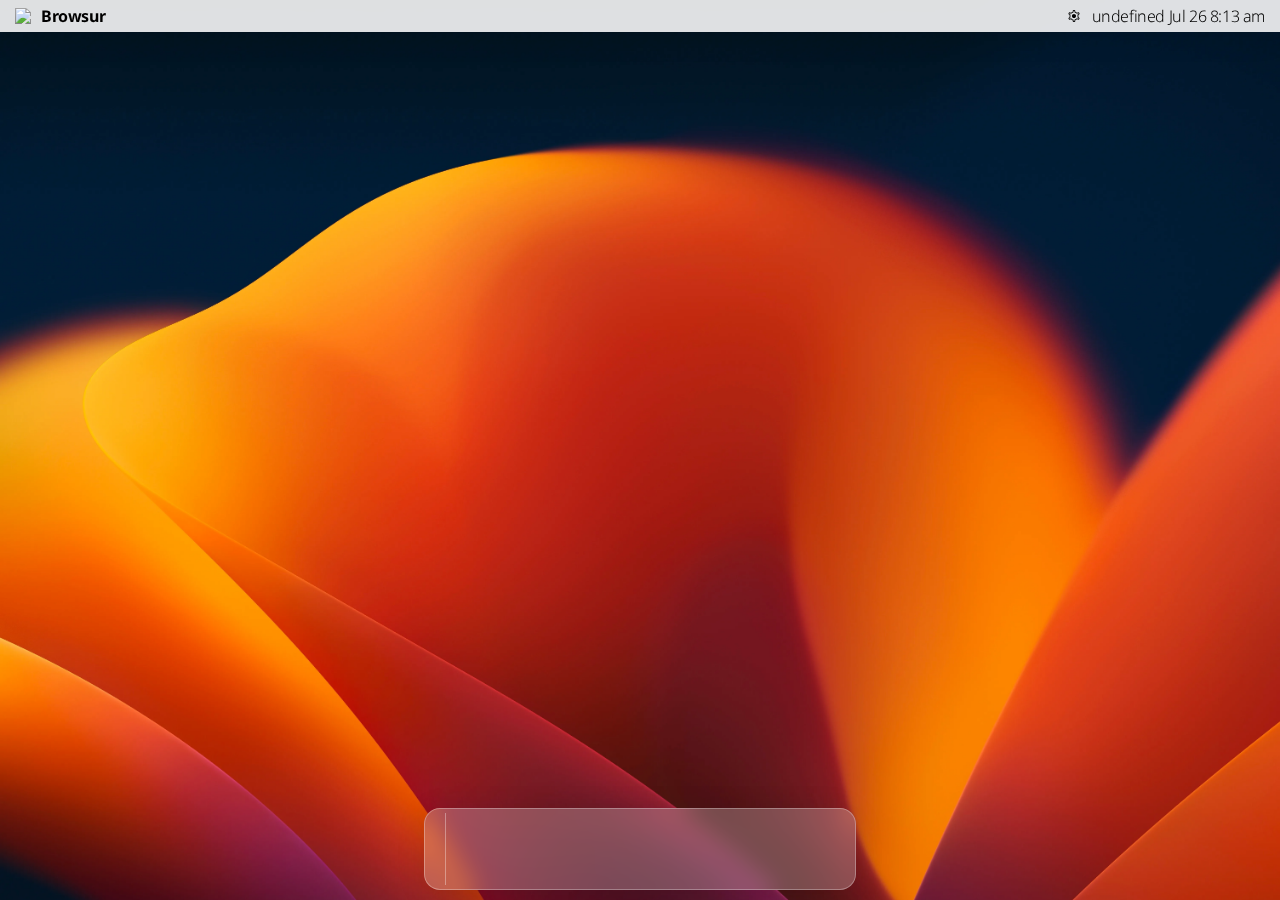
==== index.html @ b830a1fd "File add" ====
<!DOCTYPE html>
<html lang="en">
<head>
    <meta charset="UTF-8">
    <meta http-equiv="X-UA-Compatible" content="IE=edge">
    <meta name="viewport" content="width=device-width, initial-scale=1.0">
    <script src="https://ajax.googleapis.com/ajax/libs/jquery/3.6.1/jquery.min.js"></script>
    <script src="api/api.js"></script>

    <link rel="stylesheet" href="https://fonts.googleapis.com/css2?family=Material+Symbols+Rounded:opsz,wght,FILL,GRAD@48,400,1,0" />
    <link rel="stylesheet" href="main.css">
    <link rel="stylesheet" href="universal.css">

    <title>Brow-Sur</title>
</head>
<body>
    <header>
        <div class="left">
            <img id="server-logo" src="/favicon.ico">
            <p id="app-name">Browsur</p>
        </div>
        <div class="right">
            <span class="symbol" onclick="settings()">settings</span>
            <p id="time">Mon Dec 12 5:13</p>
        </div>
    </header>

    <div class="content-area"></div>

    <div class="desktop file-grid">

    </div>

    <div class="dock">
        <div class="bookmark"></div>
        <hr>
        <div class="temporary"></div>
    </div>

    <script src="api/ui.js"></script>
    <script src="api/app.js"></script>
    <script src="api/fs.js"></script>
    <script src="api/dock.js"></script>
    <script src="api/window.js"></script>
    
</body>
</html>
---- main.css ----
@import url('https://fonts.googleapis.com/css2?family=Noto+Sans:ital,wght@0,100;0,200;0,300;0,400;0,500;0,600;0,700;0,800;0,900;1,100;1,200;1,300;1,400;1,500;1,600;1,700;1,800;1,900&display=swap');

:root {
    --menuHeight: 24pt;
    --dockHeight: 80px
}

body {
    font-family: 'Noto Sans', sans-serif;
    letter-spacing: -0.3pt;

    font-weight: 300;
    margin: 0;
    overflow: hidden;

    background-image: url("./wallpaper.webp");
    background-size: cover;
    background-repeat: no-repeat;

    width: 100%;
    height: 100vh;
}

/* Header */
body > header {
    position: absolute;
    width: 100%;
    height: var(--menuHeight);

    display: flex;
    padding: 5px;
    box-sizing: border-box;

    /* From https://css.glass */
    background: rgba(255, 255, 255, 0.87);
    box-shadow: 0 4px 30px rgba(0, 0, 0, 0.1);
    backdrop-filter: blur(9.5px);
    -webkit-backdrop-filter: blur(9.5px);

    z-index: 9999;
}

body > header #app-name {
    font-weight: bold;
}

body > header .left {
    margin-left: 10px;
    margin-right: auto;
}

body > header > div {
    display: flex;
    align-items: center;
}

body > header > div * {
    max-height: 100%;
    margin-top: 0;
    margin-bottom: 0;
    margin-right: 10px;

    font-weight: 300;
}

body > header .symbol {
    cursor: pointer;
}

body > header #server-name {
    font-weight: 500;
}


/* Desktop */
body > .desktop {
    position: absolute;
    bottom: var(--dockHeight);

    width: 100%;
    height: calc(100% - var(--menuHeight) - var(--dockHeight));
}

.file-grid {
    display: flex;
    flex-direction: column;
    flex-wrap: wrap;
    align-items: flex-start;
    align-content: flex-start;
}

.file-grid .icon {
    cursor: pointer;
    margin: 23px;
    margin-right: 20px;

    overflow-y: visible;
    width: 64px;
    height: 64px;

    white-space: pre-wrap;
    display: flex;
    flex-direction: column;

    color: white;
}

.file-grid .icon .symbol {
    font-size: 4em;
    width: 100%
}

.file-grid .icon p {
    margin-top: -16px;
    overflow-wrap: break-word;
    text-overflow: ellipsis;
    display: -webkit-box;
    -webkit-line-clamp: 2; /* number of lines to show */
            line-clamp: 2; 
    -webkit-box-orient: vertical;
}

.file-grid .icon * {
    margin: 0;
    width: 100%;
    text-align: center;
}

body > .dock {
    transition: width 1s;
    position: absolute;
    bottom: 10px;
    min-width: 400px;
    height: var(--dockHeight);

    left: 50%;
    transform: translate(-50%);

    /* From https://css.glass */
    background: rgba(255, 255, 255, 0.24);
    border-radius: 16px;
    box-shadow: 0 4px 30px rgba(0, 0, 0, 0.1);
    backdrop-filter: blur(12.4px);
    -webkit-backdrop-filter: blur(12.4px);
    border: 1px solid rgba(255, 255, 255, 0.3);

    display: flex;
    padding-left: 15px;
    padding-right: 15px;

    overflow: auto;
    overflow-y: hidden;
    max-width: 90%;
}

body > .dock::-webkit-scrollbar {
    height: 5px;
    width: 90%;
}
  
body > .dock::-webkit-scrollbar-track {
    width: 90%;
    display: none;
    overflow: hidden;
}
  
body > .dock::-webkit-scrollbar-thumb {
    background-color: rgb(233, 233, 233);
    border-radius: 0.5rem
}

body > .dock hr {
    margin: 0;
    margin-right: 5px;
    margin-left: 5px;
    border: none;
    width: 1px;
    background: #ffffff59;
    height: 90%;
    margin-bottom: auto;
    margin-top: auto;
}

body > .dock > div {
    display: flex;
    align-items: center;
}

body > .dock .icon {
    position: relative;
    transition: all 600ms;
    aspect-ratio: 1/1;
    height: 80%;

    margin-left: 5px;
    margin-right: 5px;

    background-color: rgb(255, 255, 255);
    border-radius: 1rem;

    
    transform: matrix(1, 0, 0, 1, 0, 80);
    
    background-repeat: no-repeat;
    background-position: center;
}

body > .dock .icon::after {
    position: absolute;
    content: '•';
    width: 100%;
    top: 100%;
    text-align: center;
    font-size: 1.5em;
    color: #1f1f1f;

    transition: all 0.3s;
}

body > .dock .icon.open::after {
    top: 80%;
}
---- universal.css ----
.symbol {
    font-family: 'Material Symbols Rounded';

    -webkit-touch-callout: none; /* iOS Safari */
    -webkit-user-select: none; /* Safari */
     -khtml-user-select: none; /* Konqueror HTML */
       -moz-user-select: none; /* Old versions of Firefox */
        -ms-user-select: none; /* Internet Explorer/Edge */
            user-select: none; /* Non-prefixed version, currently
                                  supported by Chrome, Edge, Opera and Firefox */
}

*::-webkit-scrollbar {
    width: 6px;
}
  
*::-webkit-scrollbar-track {
    background: white;
    border-top-right-radius: 0.5rem;
    border-bottom-right-radius: 0.5rem;
}
  
*::-webkit-scrollbar-thumb {
    background-color: rgb(233, 233, 233);
    border-radius: 0.5rem
}

body > .content-area > .window {
    position: absolute;
    width: 90%;
    height: 90%;

    max-width: 95%;
    max-height: 95%;

    top: 50%;
    left: 50%;
    transform: translate(-50%, -50%);

    border-radius: 0.5rem;
    /* From https://css.glass */
    background: rgba(255, 255, 255, 0.7);
    box-shadow: 0 4px 30px rgba(0, 0, 0, 0.1);
    backdrop-filter: blur(12.7px);
    -webkit-backdrop-filter: blur(12.7px);
    
    z-index: 100;
    overflow: hidden;

    box-shadow: #0000004d 5px 5px 18px 0px;
    transition-property: width, min-height, max-height;
    transition-duration: 0.2s;
    transition-timing-function: cubic-bezier(.45,0,.39,.77);
}

body > .content-area > .window.minimized {
    transition: all 0.6s !important;
    top: 200% !important;
}

body > .content-area > .window > header {
    position: sticky;
    top: 0;
    width: 100%;
    height: 20pt;

    background-color: white;
}

body > .content-area > .window > header .traffic {
    position: absolute;
    display: flex;
    left: 7px;
    top: 50%;
    transform: translate(0,-50%);
}

body > .content-area > .window > header .traffic button {
    border-radius: 50rem;
    border: none;
    aspect-ratio: 1/1;
    height: 10pt;

    font-size: 0pt;
    font-weight: 800;

    cursor: pointer;
    margin-right: 8px;

    font-family: 'Material Symbols Rounded';
    align-items: center;
    justify-content: center;
    display: flex;
}

body > .content-area > .window > header .traffic button:hover {
    font-size: 10pt;
}

body > .content-area > .window > header .traffic .close {background-color: red;}
body > .content-area > .window > header .traffic .minimize {background-color: orange;}
body > .content-area > .window > header .traffic .fullscreen {background-color: lime;}

body > .content-area > .window.fullscreen > header .traffic .fullscreen {font-size: 0pt;}
body > .content-area > .window.fullscreen > header .traffic .fullscreen:hover:after {
    content: 'close_fullscreen';
    padding: 10px;
    font-size: 10pt;
} 

body > .content-area > .window > header .title {
    position: absolute;
    text-align: center;
    left: 50%;
    top: 50%;
    transform: translate(-50%, -50%);
    font-weight: 500;
}

body > .content-area > .window > .content {
    width: 100%;
    height: calc(100% - 17pt);
    overflow-y: auto;
}

body > .content-area > .window.fullscreen {
    left: 50% !important;
    top: calc(50% + 26pt) !important;

    max-height: 100% !important;
    min-height: 100% !important;
    width: 100% !important;

    max-width: unset !important;
    border-radius: 0;

    backdrop-filter: blur(40px);
    -webkit-backdrop-filter: blur(40px);
}

body > .content-area {
    position: relative;
    width: 100%;
    height: calc(100% - 27pt);
}
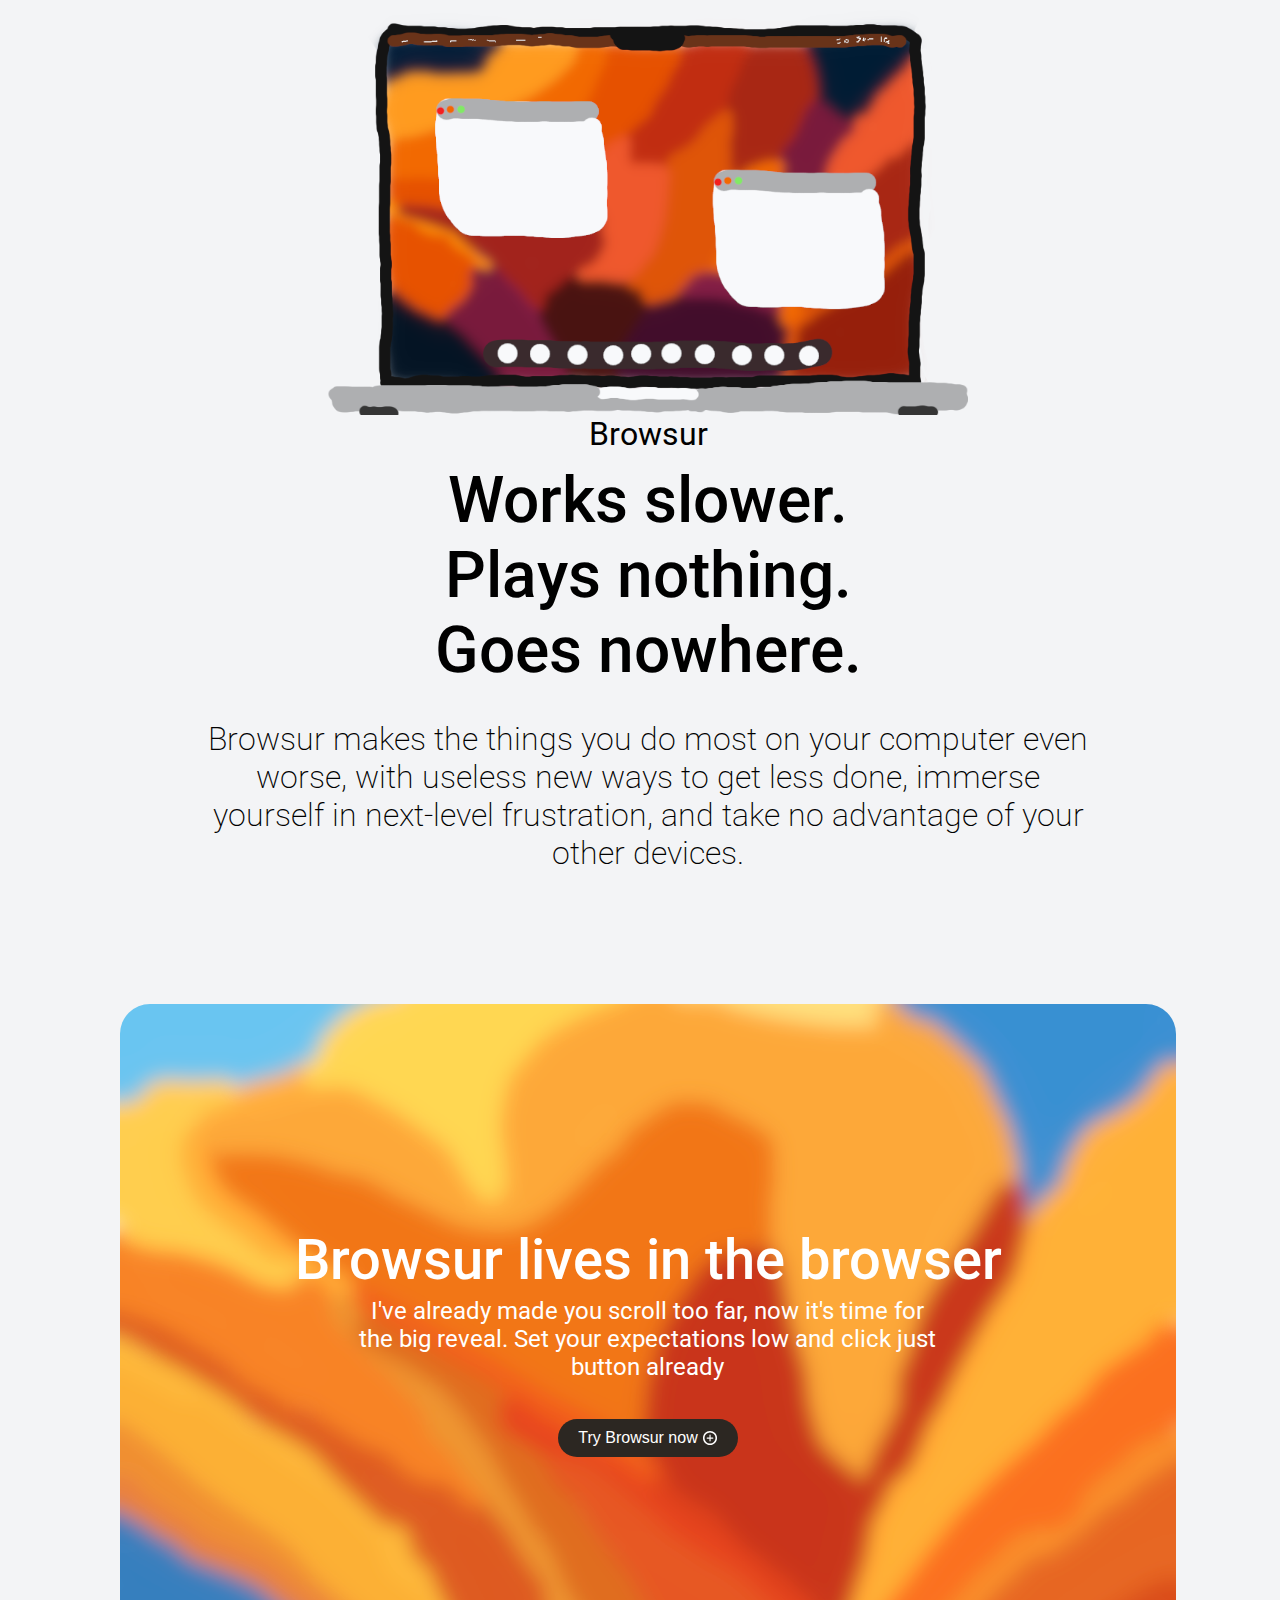
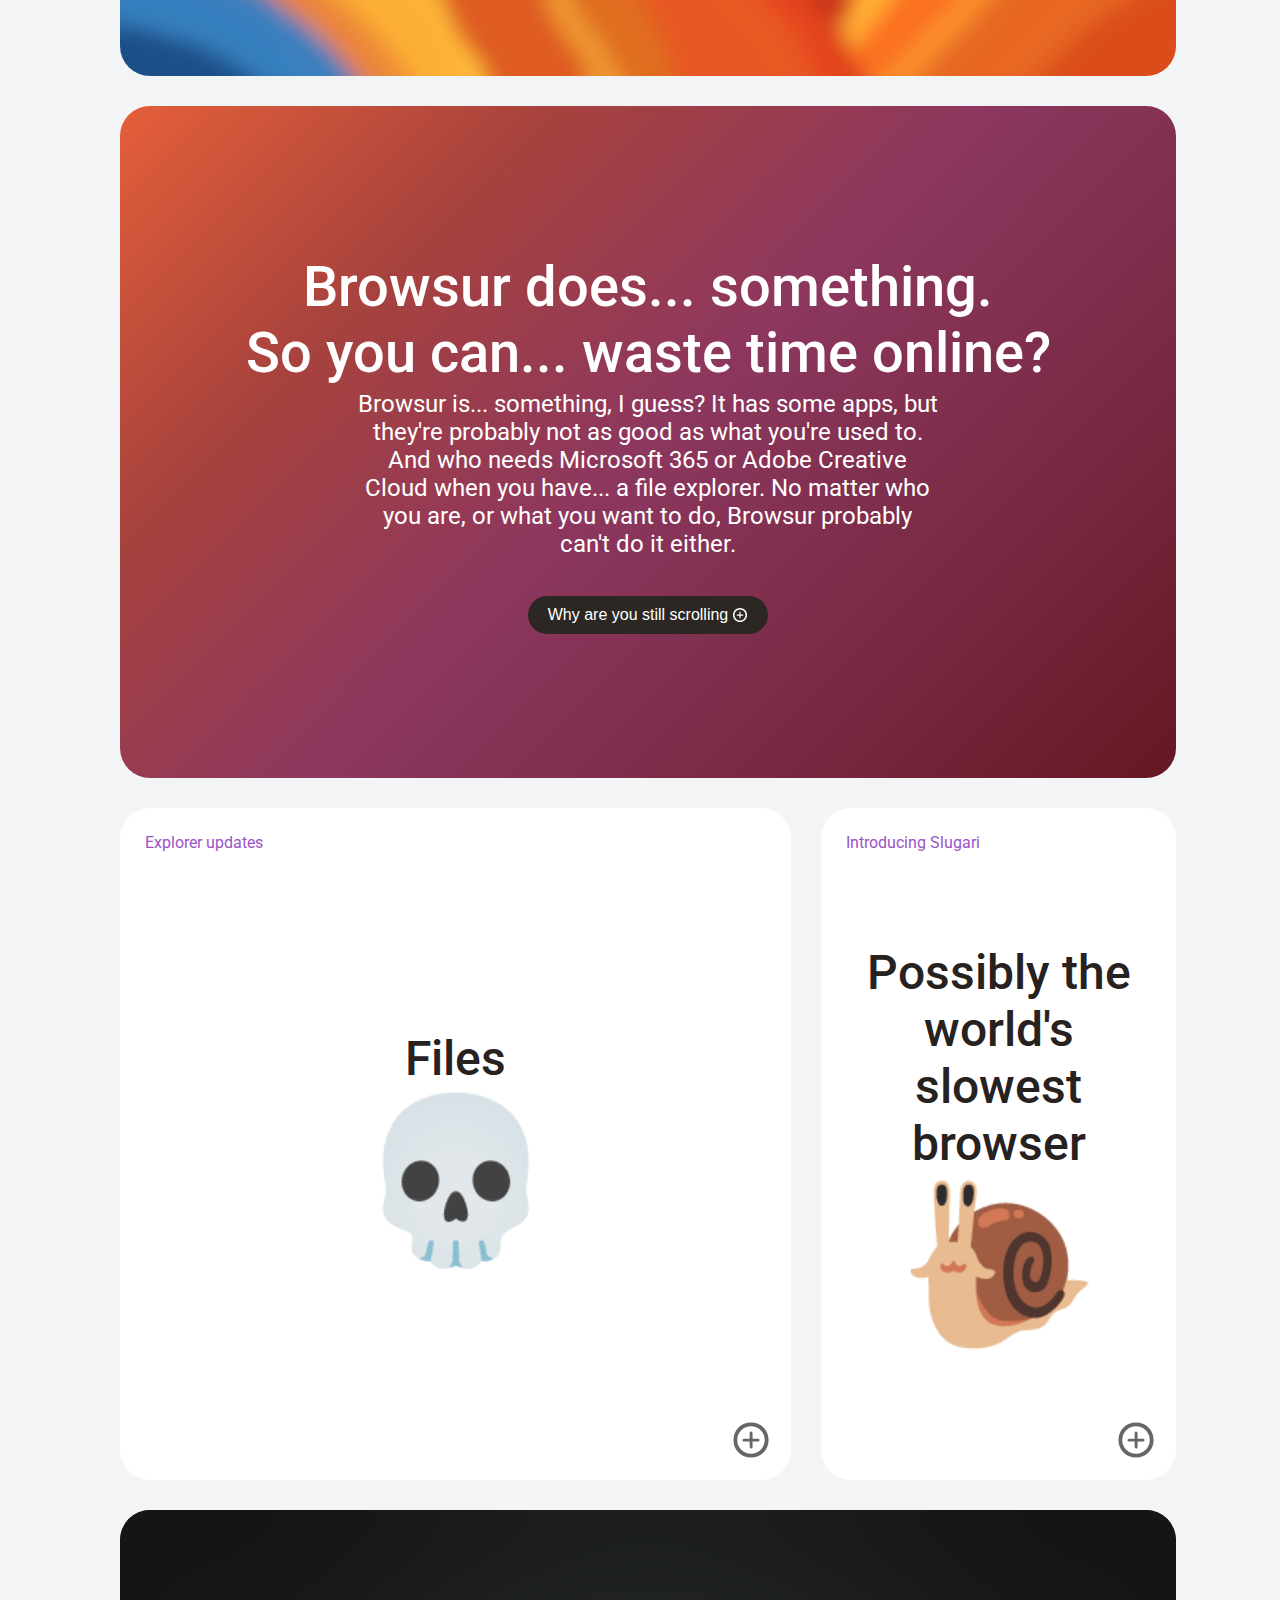
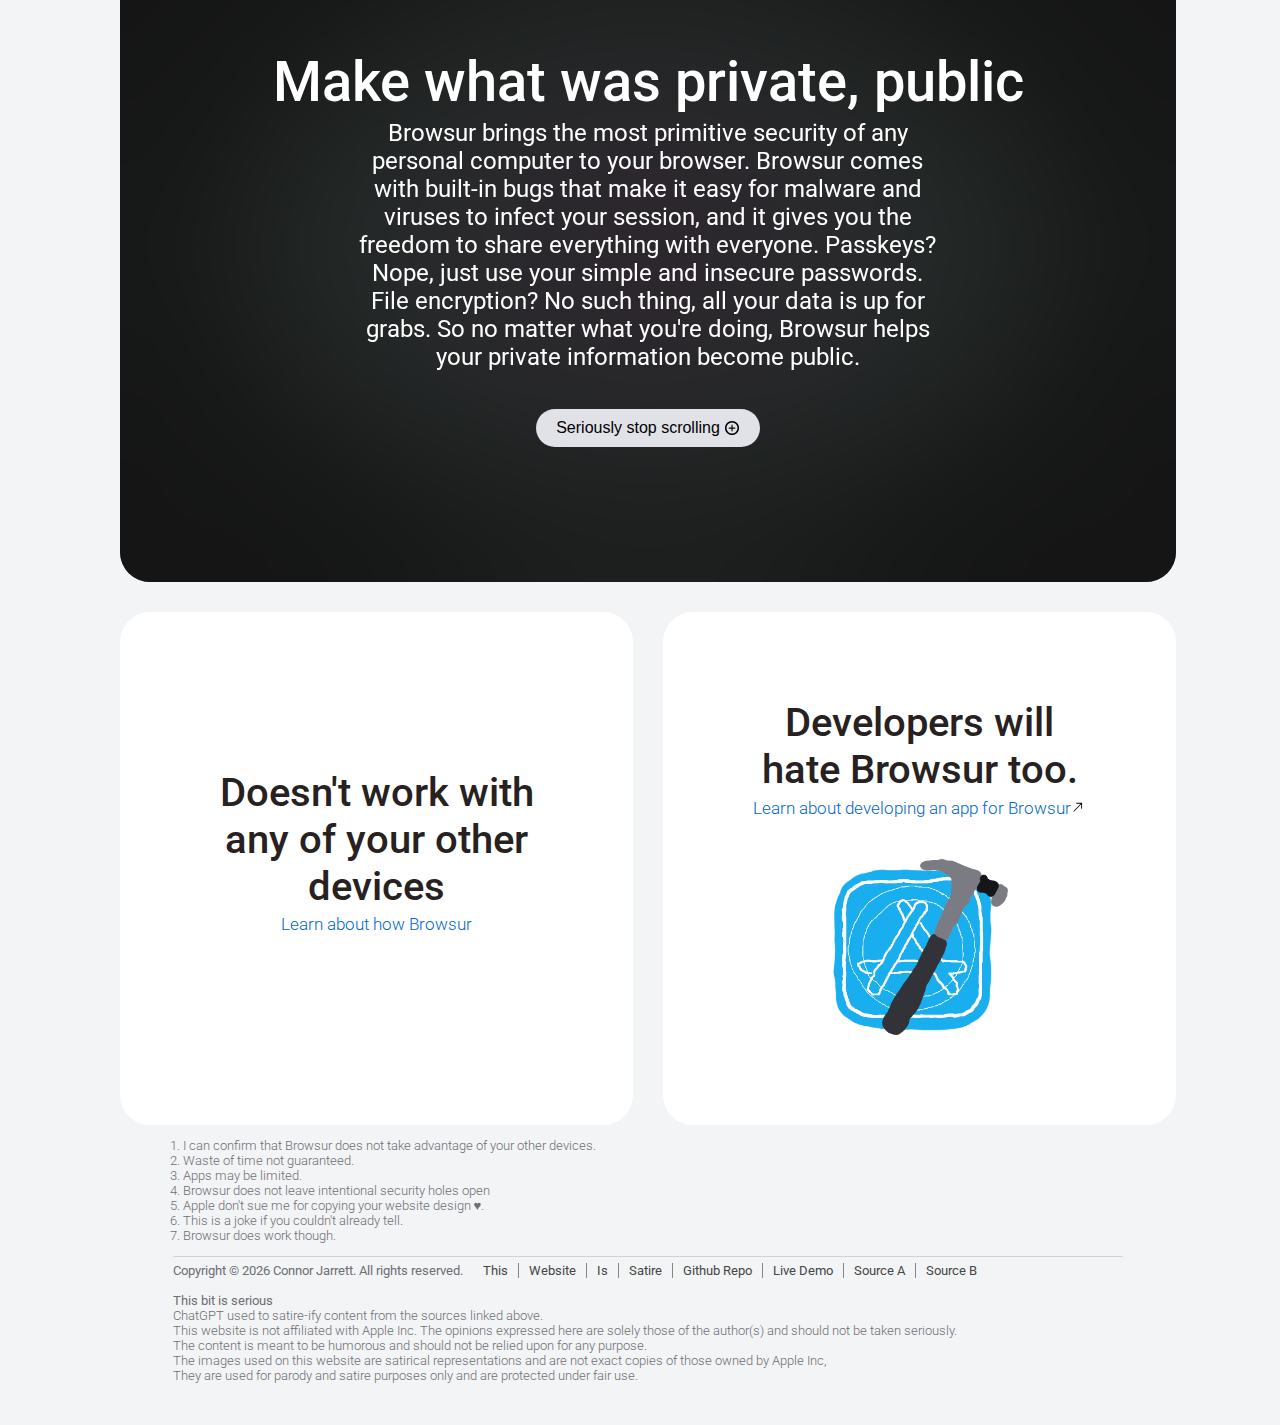
==== commit 91d7ad00: "Added intro/demo page" ====
--- a/index.html
+++ b/index.html
@@ -4,44 +4,177 @@
     <meta charset="UTF-8">
     <meta http-equiv="X-UA-Compatible" content="IE=edge">
     <meta name="viewport" content="width=device-width, initial-scale=1.0">
-    <script src="https://ajax.googleapis.com/ajax/libs/jquery/3.6.1/jquery.min.js"></script>
-    <script src="api/api.js"></script>
+    <title>Browsur</title>
 
-    <link rel="stylesheet" href="https://fonts.googleapis.com/css2?family=Material+Symbols+Rounded:opsz,wght,FILL,GRAD@48,400,1,0" />
-    <link rel="stylesheet" href="main.css">
-    <link rel="stylesheet" href="universal.css">
+    <script src="https://ajax.googleapis.com/ajax/libs/jquery/3.6.3/jquery.min.js"></script>
+    <link rel="stylesheet" href="page/style.css">
 
-    <title>Brow-Sur</title>
 </head>
 <body>
-    <header>
-        <div class="left">
-            <img id="server-logo" src="/favicon.ico">
-            <p id="app-name">Browsur</p>
+    <section class="hero">
+        <img src="page/image/hero.png">
+        <!-- <img src="https://www.apple.com/v/macbook-pro-14-and-16/d/images/why-mac/hero_why_mac__e1d8olus0ck2_large.jpg"> -->
+        <h1>Browsur</h1>
+        <h2 class="scroll-to-reveal main-tag">
+            Works slower.<br>
+            Plays nothing.<br>
+            Goes nowhere.
+        </h2>
+
+        <h3 class="scroll-to-reveal main-sub">
+            Browsur makes the things you do most on your computer even worse, with
+            useless new ways to get less done, immerse yourself in next-level frustration,
+            and take no advantage of your other devices.
+        </h3>
+    </section>
+    
+    <main>
+        <article class="c-size launch" id="get-browsur">
+            <h2>Browsur lives in the browser</h2>
+            <p>
+                I've already made you scroll too far, now it's time for the big reveal.
+                Set your expectations low and click just button already
+            </p>
+            <br><br>
+            <a href="src/"><button>Try Browsur now</button></a>
+        </article>
+
+        <article class="c-size browsur-does">
+            <h2>Browsur does... something.<br>So you can... waste time online?</h2>
+            <p>
+                Browsur is... something, I guess? It has some apps, but they're probably not as good as what you're used to. And who needs Microsoft 365 or Adobe Creative Cloud when you have... a file explorer. No matter who you are, or what you want to do, Browsur probably can't do it either.
+            </p>
+            <br><br>
+            <a href="#get-browsur"><button>Why are you still scrolling</button></a>
+        </article>
+
+        <section class="c-size grid grid-65-35">
+            <article class="info-panel article-titled c-size">
+                <div class="header">
+                    <h2>Explorer updates</h2>
+                </div>
+                <div class="content" data-ex-bg="#7b49ba" data-ex-text="#ffffff">
+                    <article class="preview">
+                        <p class="blockquote">
+                            Files
+                        </p>
+                        <span data-nosnippet class="emoji-only">&#128128;</span>
+                    </article>
+                    <article class="expanded">
+                        <p>
+                            Introducing Explorer, the most basic and outdated file explorer ever created. With its limited features and clunky
+                            interface, Explorer will take you back to the Stone Age of computing. Forget about intuitive navigation or advanced
+                            search functions - Explorer will make you feel like you're solving a puzzle every time you need to find a file.
+                            <br><br>
+                            But that's not all. Explorer also comes with the added bonus of being extremely vulnerable to malware and viruses,
+                            making it the perfect tool for hackers and cybercriminals. So not only will you have a terrible user experience, but
+                            you'll also be putting your entire system at risk! 
+                        </p>
+                    </article>
+                    
+                </div>
+                <img class="expand" src="page/image/new.svg">
+            </article>
+    
+            <article class="info-panel article-titled c-size">
+                <div class="header">
+                    <h2>Introducing Slugari</h2>
+                </div>
+                <div class="content" data-ex-bg="#4ea676" data-ex-text="#ffffff">
+                    <article class="preview">
+                        <p class="blockquote">Possibly the world's slowest browser</p>
+                        <span data-nosnippet class="emoji-only">&#128012;</span>
+                    </article>
+                    <article class="expanded">
+                        <p>
+                            Browsur brings you Slugari, the web browser, inside the browser,
+                            so that you can surf the web without having to leave
+                            Browsur.
+                            <br><br>
+                            Slugari cleans the clutter of the web by only supporting a
+                            few webpages. This is definitely by design and nothing to do
+                            with a lack of external iframe support on most websites.
+                        </p>
+                    </article>
+                    
+                </div>
+                <img class="expand" src="page/image/new.svg">
+            </article>
+        </section>
+
+        <article class="c-size privacy">
+            <h2>Make what was private, public</h2>
+            <p>
+                Browsur brings the most primitive security of any personal computer
+                to your browser. Browsur comes with built-in bugs that make it easy for
+                malware and viruses to infect your session, and it gives you the freedom
+                to share everything with everyone. Passkeys? Nope, just use your simple
+                and insecure passwords. File encryption? No such thing, all your data is up for
+                grabs. So no matter what you're doing, Browsur helps your private
+                information become public.
+            </p>
+            <br><br>
+            <a href="#get-browsur"><button>Seriously stop scrolling</button></a>
+
+            <div class="blur-box"></div>
+        </article>
+
+        <section class="c-size grid grid-50-50 c-aspect">
+            <article class="continuty">
+                <h2 class="slimmer">Doesn't work with any of your other devices</h2>
+                <a class="link">Learn about how Browsur</a>
+                <br><br>
+                
+            </article>
+    
+            <article class="develop">
+                <h2 class="slimmer">Developers will<br>hate Browsur too.</h2>
+                <h3><a class="link link-newtab" target="_blank" href="https://github.com/conjardev/browsur">Learn about developing an app for Browsur</a></h3>
+                <br><br>
+                <img src="page/image/code-icon.png">
+            </article>
+        </section>
+    </main>
+
+    <footer>
+        <div class="c-size c-width-only">
+            <ol>
+                <li>I can confirm that Browsur does not take advantage of your other devices.</li>
+                <li>Waste of time not guaranteed.</li>
+                <li>Apps may be limited.</li>
+                <li>Browsur does not leave intentional security holes open</li>
+                <li>Apple don't sue me for copying your website design &hearts;.</li>
+                <li>This is a joke if you couldn't already tell.</li>
+                <li>Browsur does work though.</li>
+            </ol>
+            <hr>
+            <section class="flow-r">
+                <div>
+                    <span class="copy">Copyright &copy; <span class="year"></span> Connor Jarrett. All rights reserved.</span>
+                    <span class="locale"></span>
+                </div>
+                <ul class="satire">
+                    <li>This</li>
+                    <li>Website</li>
+                    <li>Is</li>
+                    <li>Satire</li>
+                    <li><a href="https://github.com/conjardev/browsur" target="_blank">Github Repo</a></li>
+                    <li><a href="src/" target="_blank">Live Demo</a></li>
+                    <li><a href="https://www.apple.com/uk/macbook-pro-14-and-16/why-mac/" target="_blank">Source A</a></li>
+                    <li><a href="https://www.apple.com/uk/macos/ventura/" target="_blank">Source B</a></li>
+                </ul>
+            </section>
+            <span class="disclaimers">
+                <b>This bit is serious</b><br>
+                ChatGPT used to satire-ify content from the sources linked above.<br>
+                This website is not affiliated with Apple Inc. The opinions expressed here are solely those of the author(s) and should not be taken seriously.<br>
+                The content is meant to be humorous and should not be relied upon for any purpose.<br>
+                The images used on this website are satirical representations and are not exact copies of those owned by Apple Inc,<br>
+                They are used for parody and satire purposes only and are protected under fair use. 
+            </span>
         </div>
-        <div class="right">
-            <span class="symbol" onclick="settings()">settings</span>
-            <p id="time">Mon Dec 12 5:13</p>
-        </div>
-    </header>
+    </footer>
 
-    <div class="content-area"></div>
-
-    <div class="desktop file-grid">
-
-    </div>
-
-    <div class="dock">
-        <div class="bookmark"></div>
-        <hr>
-        <div class="temporary"></div>
-    </div>
-
-    <script src="api/ui.js"></script>
-    <script src="api/app.js"></script>
-    <script src="api/fs.js"></script>
-    <script src="api/dock.js"></script>
-    <script src="api/window.js"></script>
-    
+    <script src="page/script.js"></script>
 </body>
 </html>--- a/page/style.css
+++ b/page/style.css
@@ -0,0 +1,563 @@
+@import url('https://fonts.googleapis.com/css2?family=Roboto:ital,wght@0,100;0,300;0,400;0,500;0,700;0,900;1,100;1,300;1,400;1,500;1,700;1,900&display=swap');
+
+* {
+    scroll-behavior: smooth;
+}
+
+.c-size {
+    width: 90%;
+    height: 7in;
+    max-width: 11in;
+
+    margin-left: auto;
+    margin-right: auto;
+}
+
+.c-size.c-aspect article {
+    height: unset !important;
+    aspect-ratio: 1/1;
+}
+
+.c-size.c-aspect {
+    height: unset !important;
+}
+
+.c-size.c-width-only {
+    height: auto;
+}
+
+.content-top {
+    display: flex;
+    flex-direction: column;
+    justify-content: flex-start;
+}
+
+body {
+    width: 100vw;
+    min-height: 100%;
+    overflow-x: hidden;
+    font-family: 'Roboto', 'Helvetica', 'Aerial', 'sans-serif';
+    background-color: rgb(243,244,246);
+}
+
+.blur-box {
+    position: absolute;
+    width: 100%;
+    height: 100%;
+    backdrop-filter: blur(100px);
+    -webkit-backdrop-filter: blur(100px);
+
+    border-radius: inherit;
+
+    z-index: 0 !important;
+}
+
+.scroll-to-reveal {
+    opacity: 0;
+    transition: opacity 1s;
+}
+
+h1 {
+    font-size: 2em;
+    font-weight: 400;
+    margin: 0;
+}
+
+span.emoji-only {
+    font-size: 10em;
+}
+
+p.blockquote {
+    font-weight: 500;
+    font-size: 3em;
+}
+
+@media screen and (max-width: 6in) {
+    .main-tag {
+        font-size: 3em !important;
+        opacity: 1 !important;
+    }
+
+    .main-sub {
+        font-size: 1.25em !important;
+        opacity: 1 !important;
+    }
+}
+
+body > main {
+    display: flex;
+    flex-direction: column;
+    gap: 30px;
+    margin-top: 100px;
+}
+
+article {
+    position: relative;
+    font-size: 1em;
+    overflow: hidden;
+
+    background-color: white;
+    background-size: cover;
+    background-position: center;
+    background-repeat: no-repeat;
+
+    box-sizing: border-box;
+    padding: 80px;
+    border-radius: 30px;
+
+    text-align: center;
+
+    display: flex;
+    flex-direction: column;
+    align-items: center;
+    justify-content: center;
+
+    color: rgb(39, 34, 31);
+}
+
+article > * {
+    z-index: 1;
+}
+
+@media screen and (max-width: 12in) {
+    article {
+        font-size: 0.8em;
+        padding: 20px;
+    }
+
+    article p {
+        width: 85% !important;
+    }
+}
+
+@media screen and (max-width: 9in) {
+    article.article-titled .header {
+        padding: 10px;
+        box-sizing: border-box;
+    }
+
+    section.grid article {
+        width: calc(100% - 5px) !important;
+    }
+
+    .c-size:not(.c-width-only):not(.c-aspect) {
+        height: 5in;
+    }
+
+    section.grid .info-panel {
+        padding: 10px !important;
+    }
+
+    footer {
+        font-size: 0.8em !important;
+    }
+}
+
+@media screen and (max-width: 7.5in) {
+    article {
+        font-size: 0.55em;
+    }
+
+    a.link {
+        font-size: 12px !important;
+    }
+
+    footer {
+        font-size: 0.7em !important;
+    }
+
+    article .header {
+        font-size: 1.5em;
+    }
+}
+
+@media screen and (max-width: 5.7in) {
+    section.grid {
+        display: flex !important;
+        flex-direction: column;
+        height: auto !important;
+        gap: 30px;
+    }
+
+    article p {
+        font-size: 1.5em !important;
+    }
+
+    footer .locale {
+        display: none;
+    }
+
+    footer ul.satire {
+        display: none;
+    }
+
+    p.blockquote {
+        font-size: 3.5em !important;
+    }
+}
+
+article h2 {
+    font-size: 3.5em;
+    font-weight: 500;
+    margin: 4px;
+}
+
+article h2.slimmer {
+    font-size: 2.5em;
+}
+
+article p {
+    margin: 0;
+    font-size: 1.5em;
+    font-weight: 400;
+    width: 65%;
+
+    margin-left: auto;
+    margin-right: auto;
+}
+
+article button {
+    font-size: 1em;
+    font-weight: 500;
+    padding: 10px 20px 10px 20px;
+    border-radius: 100vmin;
+
+    color: white;
+    background-color: rgb(44,39,34);
+    border: none;
+
+    margin-left: auto;
+    margin-right: auto;
+    display: flex;
+    align-items: center;
+
+    cursor: pointer;
+}
+
+article button::after {
+    content: '';
+    margin-left: 0.25em;
+    height: 1em;
+    width: 1em;
+
+    background-image: url("../page/image/new.svg");
+    background-size: contain;
+    background-repeat: no-repeat;
+    background-position: center;
+    filter: invert(1);
+}
+
+article a {
+    color: inherit;
+    text-decoration: none;
+}
+
+article.article-titled h2 {
+    margin: 0;
+
+    text-align: left;
+    font-weight: 400;
+    font-size: 1em;
+
+    color: rgb(153, 84, 199);
+}
+
+article.article-titled .header {
+    height: 1em;
+    width: 100%;
+}
+
+article.article-titled .content {
+    display: flex;
+    flex-direction: column;
+    align-items: center;
+    justify-content: center;
+    flex-grow: 1;
+}
+
+article article.preview {
+    position: absolute;
+
+    background-color: transparent !important;
+
+    opacity: 1;
+    transition: opacity 1s;
+
+    padding: 15px;
+}
+
+article article.expanded {
+    position: absolute;
+    width: 100% !important;
+    height: 90%;
+    opacity: 0;
+    background-color: transparent !important;
+
+    transition: opacity 750ms;
+
+    padding: 15px;
+    font-size: 1em;
+    color: white;
+    text-align: left;
+}
+
+article article.expanded p, section.grid article.expanded p {
+    width: 85% !important;
+}
+
+article:has(>.expand) .header h2 {
+    transition: color 1500ms;
+}
+
+article:has(>.expand) {
+    transition: background 1500ms;
+}
+
+article .expand {
+    position: absolute;
+    bottom: 20px;
+    right: 20px;
+    height: 2.5em;
+
+    filter: invert(0.4);
+    cursor: pointer;
+
+    rotate: 0deg;
+    transition: all 750ms;
+}
+
+section.grid {
+    display: grid;
+    grid-template-rows: 100%;
+    /* gap: 30px; */
+}
+
+section.grid article {
+    margin: 0;
+    width: calc(100% - 15px);
+}
+
+section.grid article p {
+    width: 100% !important;
+}
+
+section.grid article:nth-child(1) {
+    justify-self: flex-start;
+}
+
+section.grid article:nth-child(2) {
+    justify-self: flex-end;
+}
+
+
+section.grid .info-panel {
+    padding: 25px;
+}
+
+section.grid .info-panel button {
+    font-size: 0.8em;
+}
+
+section.grid.grid-35-65 {
+    grid-template-columns: 35% 65%;
+}
+
+section.grid.grid-65-35 {
+    grid-template-columns: 65% 35%;
+}
+
+section.grid.grid-50-50 {
+    grid-template-columns: 50% 50%;
+}
+
+section.hero {
+    height: 100%;
+    width: 100%;
+
+    display: flex;
+    flex-direction: column;
+    align-items: center;
+}
+
+section.hero img {
+    width: 50%;
+}
+
+section.hero h2 {
+    margin: 0;
+    margin-top: 10px;
+    text-align: center;
+    font-size: 4em;
+    font-weight: 500;
+}
+
+section.hero h3 {
+    text-align: center;
+    font-size: 2em;
+    font-weight: 200;
+    width: 70%;
+}
+
+article.launch {
+    /* background-image: url("../src/ventura-light.jpg"); */
+    background-image: url("../page/image/wallpaper.png");
+    color: white;
+    /* background-image: linear-gradient(135deg, #ffbe4c,#cb351c); */
+}
+
+article.browsur-does {
+    /* background-image: url("https://www.apple.com/v/mac/shared/why-mac/f/images/overview/power__fxve5de6q2em_large.jpg"); */
+    background-image: linear-gradient(135deg, #e55f39,#a7423d,#8d375f,#782a44,#641822);
+    color: white;
+}
+
+article.continuty img {
+    position: relative;
+    margin-top: auto;
+    width: 115%;
+    bottom: 0;
+}
+
+article.privacy {
+    color: white;
+    background-image: radial-gradient(#2b3139,#2f212d 10%,#28302d, rgb(18, 18, 18) 70%);
+}
+
+article.privacy button {
+    background-color: rgb(225,226,231);
+    color: black;
+}
+
+article.doesnt-run .content, article.doesnt-run .content > article {
+    height: 100%;
+}
+
+article.doesnt-run .content img {
+    position: absolute;
+    top: 0;
+    left: 0;
+    width: 100%;
+}
+
+article.privacy button::after {
+    filter: none;
+}
+
+article.develop img {
+    width: 50%;
+}
+
+*:has(>a.link) {
+    margin: 0;
+}
+
+a.link {
+    color: #06c;
+    font-weight: 300;
+    font-size: 17px;
+    cursor: pointer;
+}
+
+a.link:hover {
+    text-decoration: underline;
+}
+
+a.link[target=_blank]::after {
+    content: '';
+    display: inline-block;
+    margin-left: -0.1em;
+    height: 0.8em;
+    width: 1em;
+    
+    background-image: url("../page/image/newtab.svg");
+    background-size: contain;
+    background-repeat: no-repeat;
+    background-position: center;
+    /* filter: invert(1); */
+}
+
+footer {
+    font-size: 13px;
+    color: rgb(110, 110, 115);
+
+    padding-bottom: 34px;
+}
+
+footer > div > * {
+    /* width: 100%; */
+    width: 90%;
+    margin-right: auto;
+    margin-left: auto;
+    overflow-x: hidden;
+}
+
+footer ol {
+    padding-left: 1.5em;
+    font-weight: 300;
+}
+
+footer .flow-r {
+    position: relative;
+    font-weight: normal;
+    display: flex;
+    flex-direction: row;
+    gap: 20px;
+}
+
+footer .copy {
+    justify-self: flex-start;
+}
+
+footer .locale {
+    position: absolute;
+    right: 0;
+}
+
+footer .satire {
+    display: flex;
+    flex-direction: row;
+    list-style-type: none;
+    gap: 10px;
+    margin: 0;
+    padding: 0;
+
+    color: rgb(69, 69, 69);
+}
+
+footer .satire li:nth-child(1) {
+    border: none !important;
+    padding: 0;
+}
+
+footer .satire li {
+    border-left: 1px solid #86868b;
+    padding-left: 10px;
+}
+
+footer .satire li:hover {
+    cursor: pointer;
+    text-decoration: underline;
+} 
+
+footer .satire li a {
+    color: inherit;
+    text-decoration: none;
+}
+
+footer hr {
+    border: none;
+    border-bottom: 1px solid #d2d2d7;
+}
+
+footer .disclaimers {
+    font-weight: 300;
+    margin-top: 15px;
+    display: block;
+}
+
+@media screen and (max-width: 10.5in) {
+    footer .flow-r {
+        flex-direction: column;
+        gap: 5px;
+    }
+}